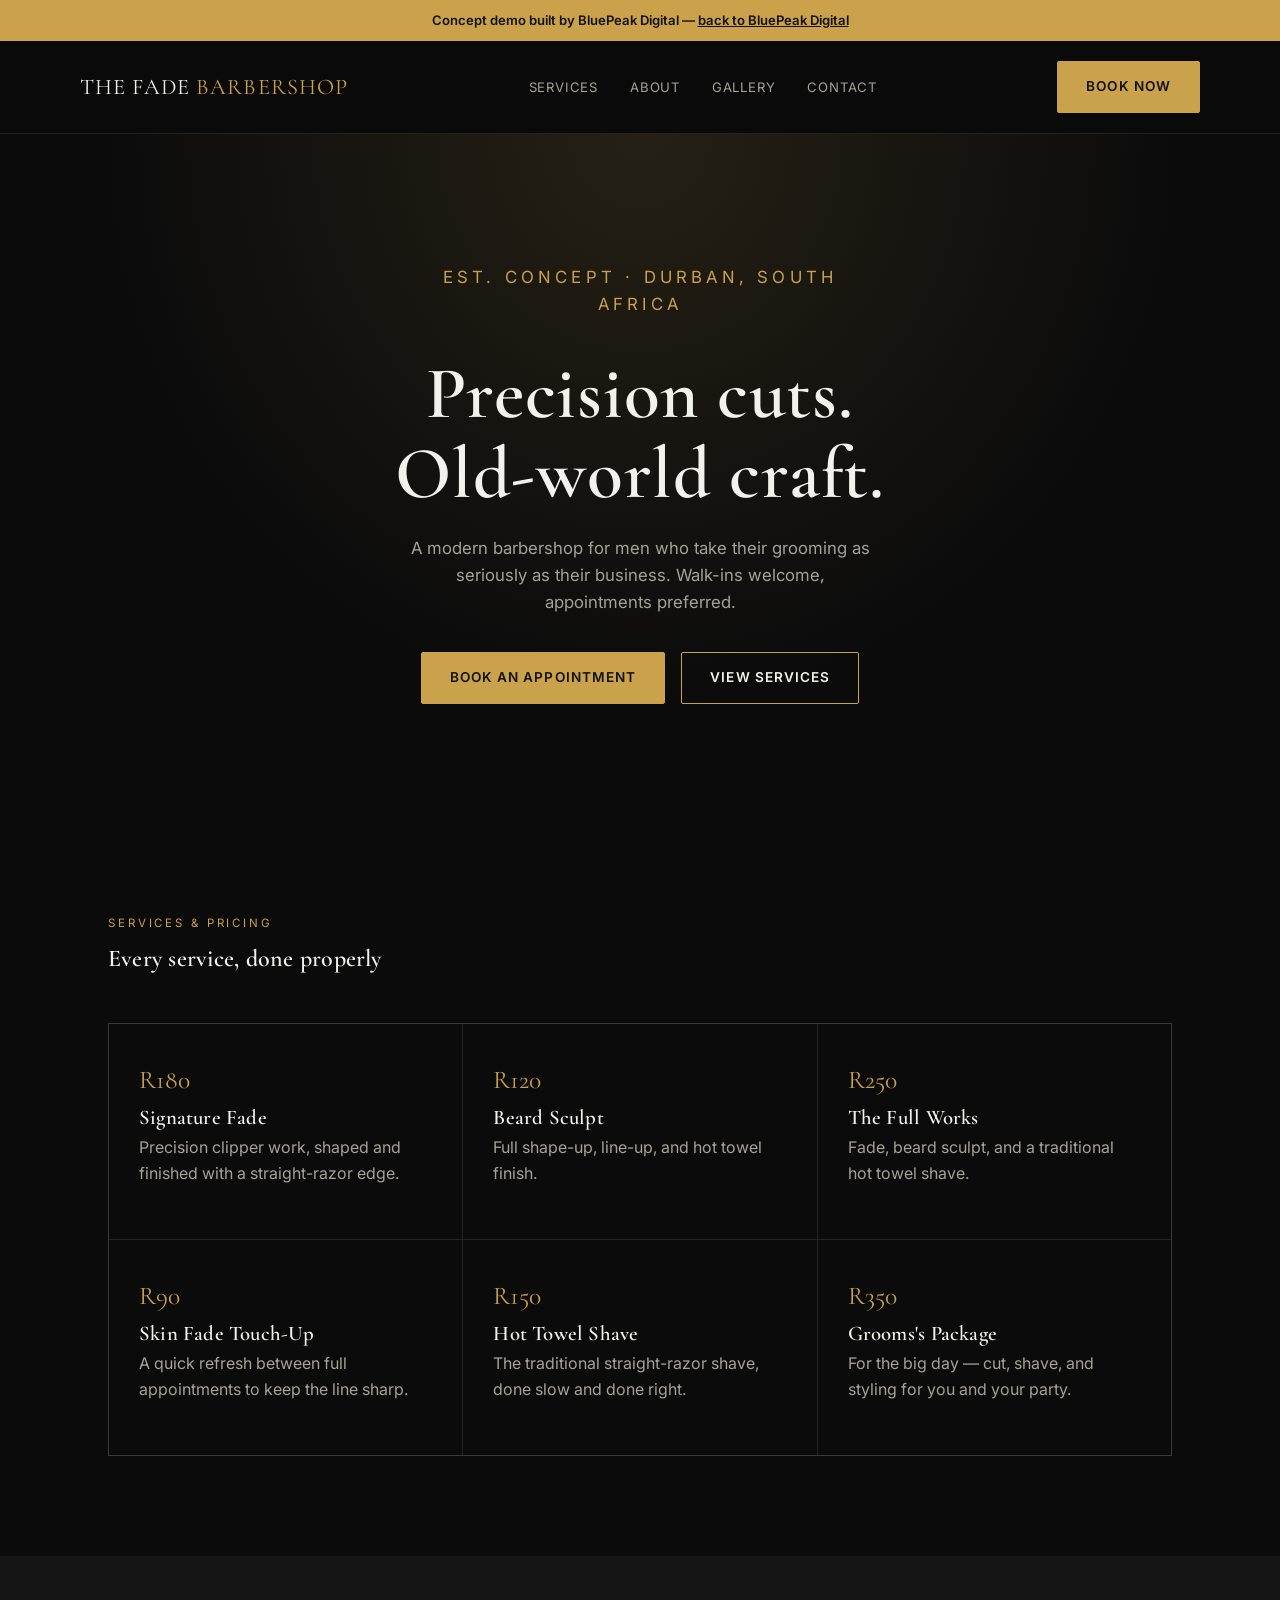
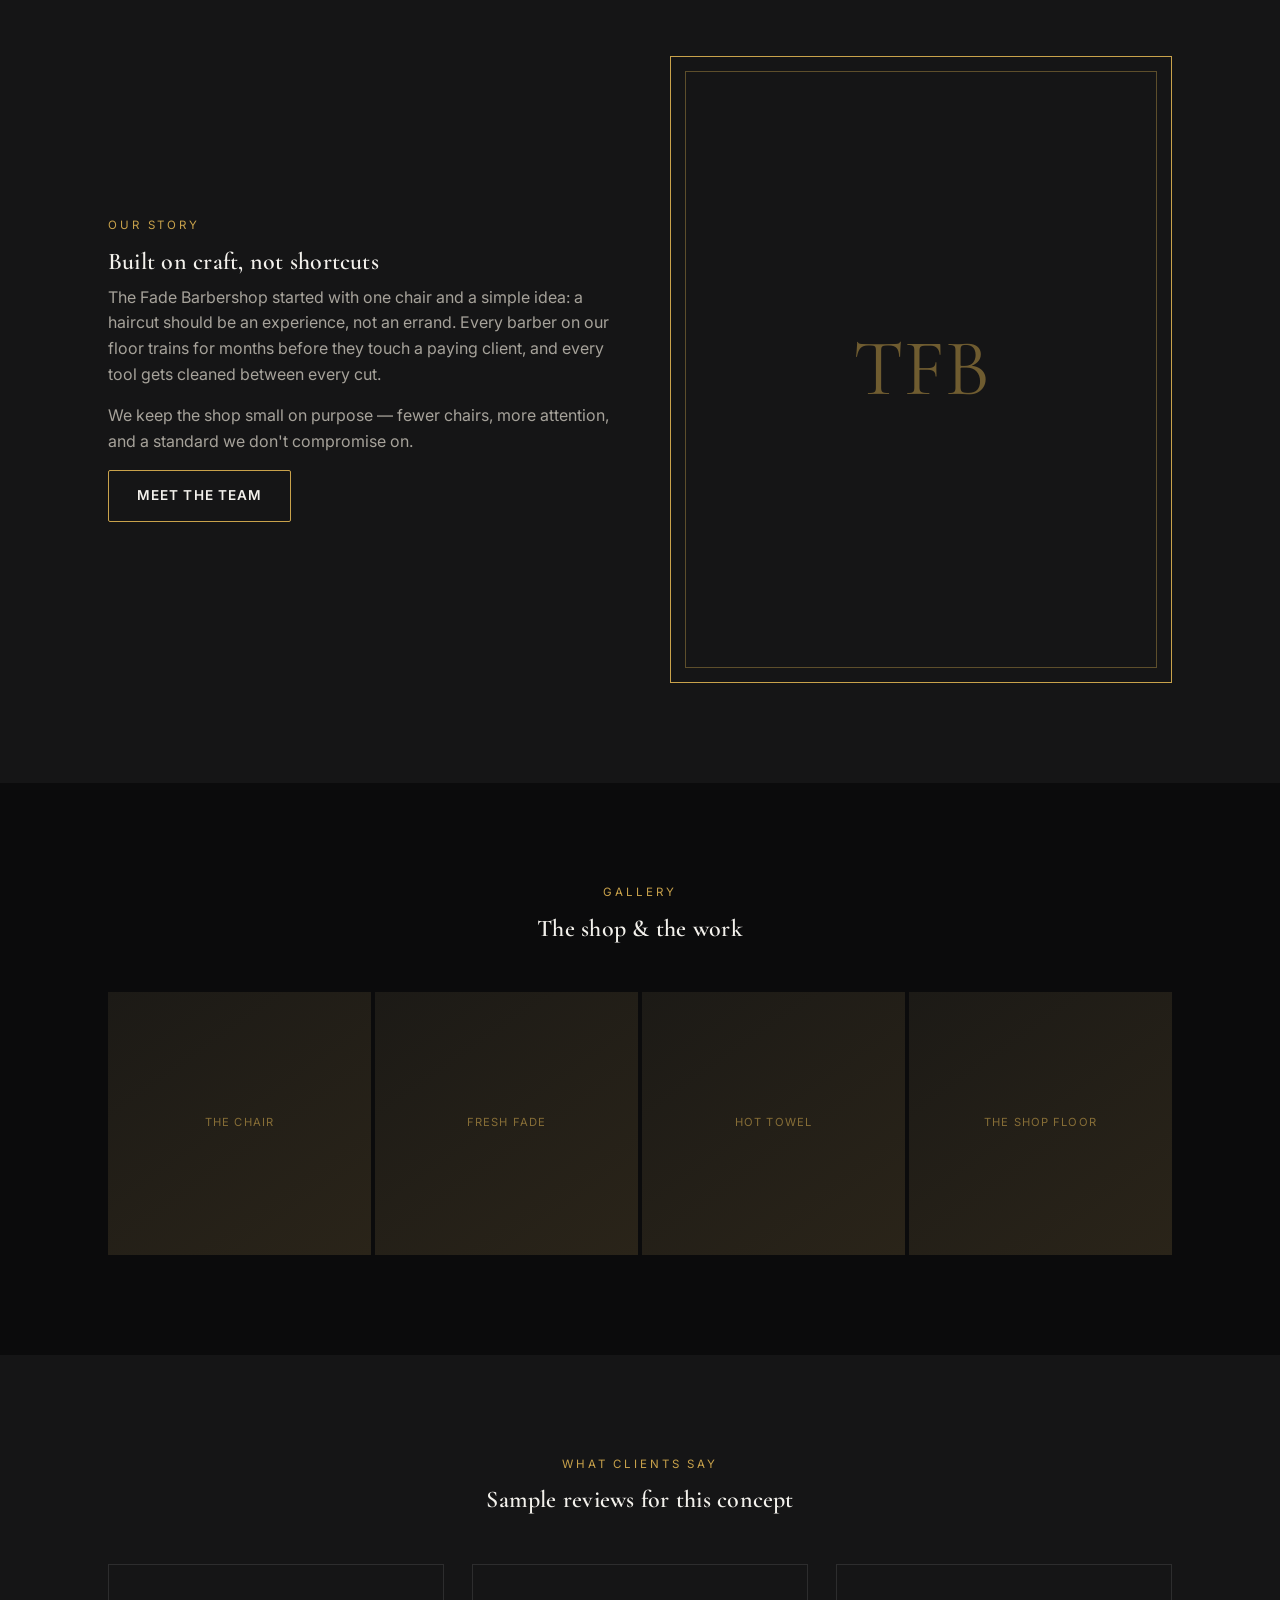
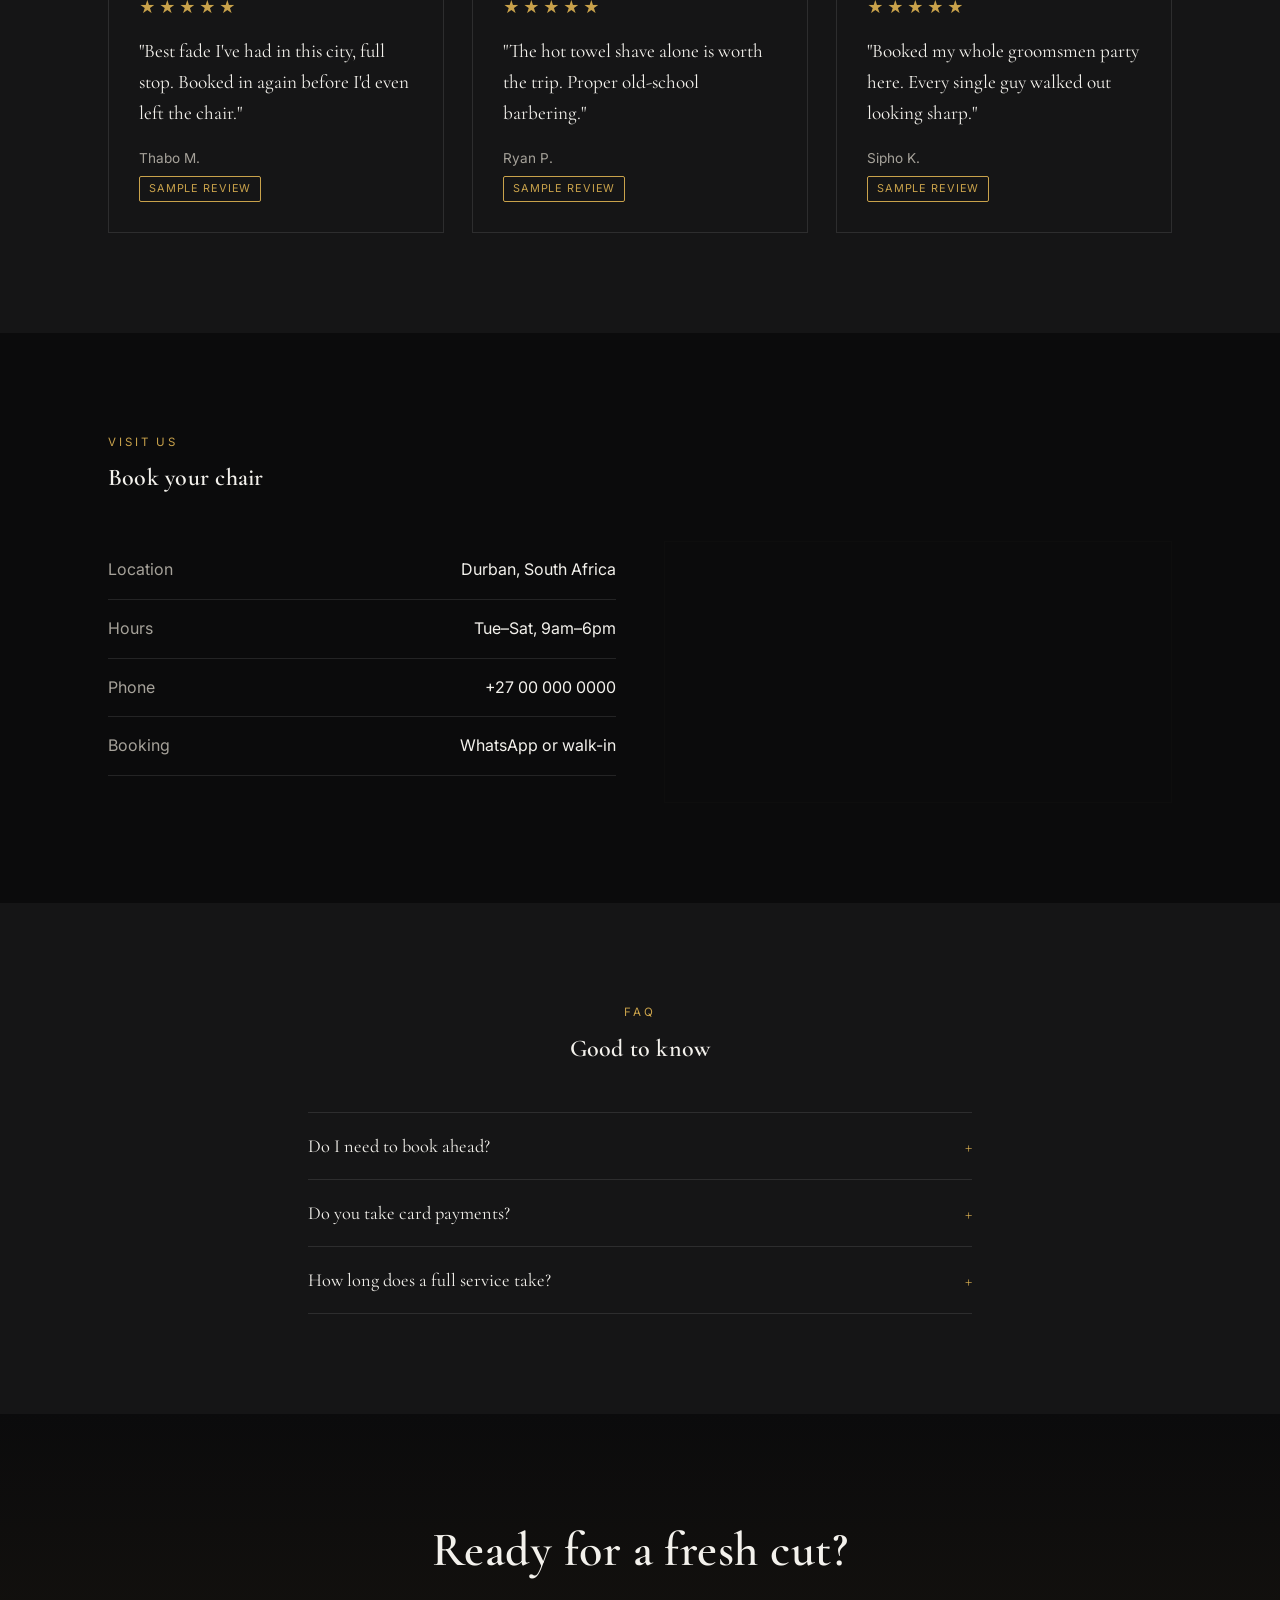
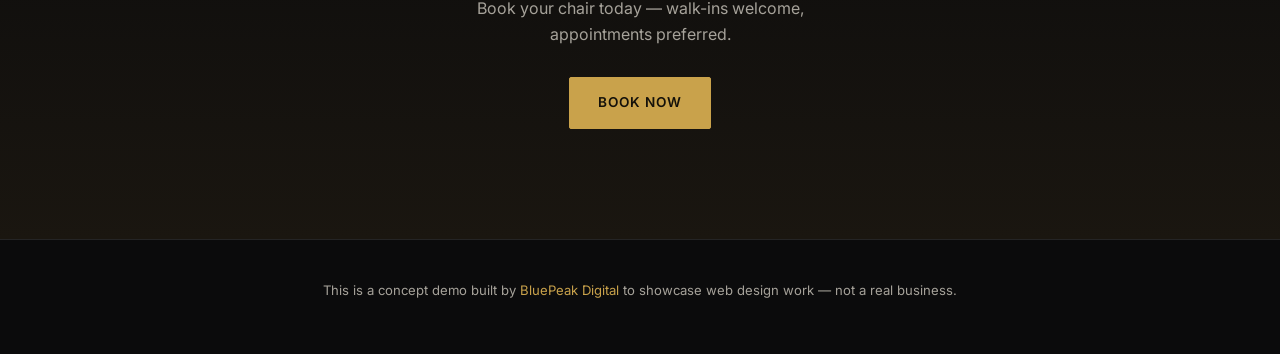
==== portfolio/barbershop/index.html @ 5fcc3d2c "Phase 0: Fix launch blockers, portfolio structure, assets, and production-ready contact form" ====
<!DOCTYPE html>
<html lang="en">
<head>
<meta charset="UTF-8">
<meta name="viewport" content="width=device-width, initial-scale=1.0">
<title>The Fade Barbershop — Concept Demo by BluePeak Digital</title>
<link rel="preconnect" href="https://fonts.googleapis.com">
<link href="https://fonts.googleapis.com/css2?family=Cormorant+Garamond:wght@500;600;700&family=Inter:wght@400;500;600&display=swap" rel="stylesheet">
<style>
  :root{
    --ink: #0B0B0C;
    --panel: #151516;
    --line: rgba(255,255,255,0.1);
    --gold: #C9A24B;
    --gold-soft: #E8CE8A;
    --white: #F3F1EC;
    --muted: #A6A29A;
    --ease: cubic-bezier(.22,1,.36,1);
  }
  *,*::before,*::after{ box-sizing: border-box; }
  html{ scroll-behavior: smooth; }
  body{
    margin:0; background: var(--ink); color: var(--white);
    font-family: 'Inter', sans-serif; line-height: 1.6;
  }
  h1,h2,h3{ font-family: 'Cormorant Garamond', serif; font-weight: 600; line-height: 1.1; margin: 0 0 .4em; letter-spacing: 0.01em; }
  p{ color: var(--muted); margin: 0 0 1em; }
  a{ color: inherit; text-decoration: none; }
  img,svg{ display:block; }
  .container{ max-width: 1120px; margin: 0 auto; padding: 0 28px; }
  .eyebrow{ font-size: 0.72rem; letter-spacing: 0.25em; text-transform: uppercase; color: var(--gold); margin-bottom: 14px; }
  .section{ padding: 100px 0; }
  .section-alt{ background: var(--panel); }
  .section-head{ max-width: 560px; margin: 0 0 50px; }
  .section-head.center{ margin-left:auto; margin-right:auto; text-align:center; }
  .btn{ display:inline-flex; align-items:center; gap:8px; padding: 14px 28px; border-radius: 2px; font-size: 0.85rem; letter-spacing: 0.08em; text-transform: uppercase; font-weight:600; transition: all .3s var(--ease); border: 1px solid var(--gold); }
  .btn-gold{ background: var(--gold); color: #14110A; }
  .btn-gold:hover{ background: var(--gold-soft); transform: translateY(-2px); }
  .btn-line{ background: transparent; color: var(--white); }
  .btn-line:hover{ border-color: var(--white); }

  /* Demo banner */
  .demo-banner{ background: var(--gold); color:#14110A; text-align:center; padding: 10px 20px; font-size: 0.82rem; font-weight:600; }
  .demo-banner a{ text-decoration: underline; }

  /* Nav */
  header{ position: sticky; top:0; z-index: 50; background: rgba(11,11,12,0.85); backdrop-filter: blur(10px); border-bottom: 1px solid var(--line); }
  .nav-inner{ display:flex; align-items:center; justify-content:space-between; padding: 20px 0; }
  .logo{ font-family:'Cormorant Garamond', serif; font-size: 1.4rem; letter-spacing: 0.05em; }
  .logo span{ color: var(--gold); }
  nav ul{ list-style:none; display:flex; gap:32px; margin:0; padding:0; }
  nav a{ font-size: 0.82rem; letter-spacing: 0.06em; text-transform: uppercase; color: var(--muted); transition: color .2s; }
  nav a:hover{ color: var(--gold); }

  /* Hero */
  .hero{ position: relative; padding: 130px 0 110px; text-align:center; overflow:hidden; }
  .hero::before{ content:""; position:absolute; inset:0; background: radial-gradient(ellipse at 50% 0%, rgba(201,162,75,0.14), transparent 60%); }
  .hero-inner{ position: relative; }
  .hero h1{ font-size: clamp(2.6rem, 6vw, 4.6rem); margin-bottom: 20px; }
  .hero p{ max-width: 480px; margin: 0 auto 36px; font-size: 1.05rem; }
  .hero-actions{ display:flex; gap:16px; justify-content:center; flex-wrap:wrap; }
  .hero-rule{ width: 60px; height:1px; background: var(--gold); margin: 32px auto; }

  /* Services */
  .service-list{ display:grid; grid-template-columns: repeat(3,1fr); gap: 1px; background: var(--line); border: 1px solid var(--line); }
  .service-item{ background: var(--ink); padding: 36px 30px; }
  .service-item .price{ color: var(--gold); font-family:'Cormorant Garamond',serif; font-size: 1.6rem; margin-bottom: 6px; }
  .service-item h3{ font-size: 1.3rem; margin-bottom: 6px; }

  /* About */
  .about-grid{ display:grid; grid-template-columns: 1fr 1fr; gap: 60px; align-items:center; }
  .about-panel{ aspect-ratio: 4/5; border: 1px solid var(--gold); position:relative; display:flex; align-items:center; justify-content:center; }
  .about-panel::before{ content:""; position:absolute; inset:14px; border:1px solid rgba(201,162,75,0.4); }
  .about-panel span{ font-family:'Cormorant Garamond',serif; font-size: 5rem; color: var(--gold); opacity:0.5; }

  /* Gallery */
  .gallery-grid{ display:grid; grid-template-columns: repeat(4, 1fr); gap: 4px; }
  .gallery-item{ aspect-ratio: 1; background: linear-gradient(145deg, #1c1a16, #2a2419); position:relative; overflow:hidden; }
  .gallery-item::after{ content: attr(data-label); position:absolute; inset:0; display:flex; align-items:center; justify-content:center; color: var(--gold); font-size:0.7rem; letter-spacing:0.1em; text-transform:uppercase; opacity:0.6; }

  /* Testimonials */
  .testi-grid{ display:grid; grid-template-columns: repeat(3,1fr); gap: 28px; }
  .testi-card{ background: var(--panel); border:1px solid var(--line); padding: 30px; }
  .testi-card .stars{ color: var(--gold); letter-spacing: 3px; margin-bottom: 16px; display:block; }
  .testi-card p{ color: var(--white); font-family:'Cormorant Garamond',serif; font-size: 1.2rem; margin-bottom: 20px; }
  .testi-card .who{ color: var(--muted); font-size: 0.85rem; }
  .sample-tag{ display:inline-block; margin-top:6px; font-size:0.68rem; letter-spacing:0.08em; text-transform:uppercase; color: var(--gold); border:1px solid var(--gold); padding: 3px 9px; border-radius: 2px; }

  /* Contact */
  .contact-grid{ display:grid; grid-template-columns: 1fr 1fr; gap: 48px; }
  .contact-list{ list-style:none; margin:0; padding:0; }
  .contact-list li{ padding: 16px 0; border-bottom: 1px solid var(--line); display:flex; justify-content:space-between; color: var(--muted); }
  .contact-list li span:last-child{ color: var(--white); }
  .map-frame{ border:1px solid var(--line); filter: grayscale(1) invert(0.9) contrast(0.9); height: 100%; min-height: 260px; }
  .map-frame iframe{ width:100%; height:100%; min-height:260px; border:0; display:block; }

  /* FAQ */
  .faq-item{ border-top: 1px solid var(--line); }
  .faq-item:last-child{ border-bottom: 1px solid var(--line); }
  .faq-trigger{ width:100%; text-align:left; background:transparent; border:none; color: var(--white); font-family:'Cormorant Garamond',serif; font-size: 1.15rem; padding: 22px 0; display:flex; justify-content:space-between; cursor:pointer; }
  .faq-trigger span{ color: var(--gold); }
  .faq-panel{ max-height:0; overflow:hidden; transition: max-height .3s var(--ease); }
  .faq-panel p{ padding: 0 0 22px; max-width: 560px; }

  /* Final CTA */
  .final-cta{ text-align:center; padding: 110px 0; background: linear-gradient(180deg, var(--ink), #1a1610); }
  .final-cta h2{ font-size: clamp(2rem, 4.5vw, 3rem); }

  footer{ padding: 40px 0; border-top: 1px solid var(--line); text-align:center; color: var(--muted); font-size: 0.82rem; }
  footer a{ color: var(--gold); }

  .reveal{ opacity:0; transform: translateY(20px); transition: opacity .7s var(--ease), transform .7s var(--ease); }
  .reveal.is-visible{ opacity:1; transform:none; }

  @media (max-width: 860px){
    nav ul{ display:none; }
    .service-list{ grid-template-columns: 1fr; }
    .about-grid, .contact-grid{ grid-template-columns: 1fr; }
    .gallery-grid{ grid-template-columns: repeat(2,1fr); }
    .testi-grid{ grid-template-columns: 1fr; }
  }
</style>
</head>
<body>

<div class="demo-banner">Concept demo built by BluePeak Digital — <a href="../../index.html">back to BluePeak Digital</a></div>

<header>
  <div class="container nav-inner">
    <div class="logo">THE FADE <span>BARBERSHOP</span></div>
    <nav><ul>
      <li><a href="#services">Services</a></li>
      <li><a href="#about">About</a></li>
      <li><a href="#gallery">Gallery</a></li>
      <li><a href="#contact">Contact</a></li>
    </ul></nav>
    <a href="#contact" class="btn btn-gold">Book Now</a>
  </div>
</header>

<section class="hero">
  <div class="container hero-inner">
    <p class="eyebrow reveal">Est. Concept · Durban, South Africa</p>
    <h1 class="reveal">Precision cuts.<br>Old-world craft.</h1>
    <p class="reveal">A modern barbershop for men who take their grooming as seriously as their business. Walk-ins welcome, appointments preferred.</p>
    <div class="hero-actions reveal">
      <a href="#contact" class="btn btn-gold">Book an Appointment</a>
      <a href="#services" class="btn btn-line">View Services</a>
    </div>
  </div>
</section>

<section class="section" id="services">
  <div class="container">
    <div class="section-head reveal">
      <p class="eyebrow">Services &amp; Pricing</p>
      <h2>Every service, done properly</h2>
    </div>
    <div class="service-list reveal">
      <div class="service-item">
        <p class="price">R180</p>
        <h3>Signature Fade</h3>
        <p>Precision clipper work, shaped and finished with a straight-razor edge.</p>
      </div>
      <div class="service-item">
        <p class="price">R120</p>
        <h3>Beard Sculpt</h3>
        <p>Full shape-up, line-up, and hot towel finish.</p>
      </div>
      <div class="service-item">
        <p class="price">R250</p>
        <h3>The Full Works</h3>
        <p>Fade, beard sculpt, and a traditional hot towel shave.</p>
      </div>
      <div class="service-item">
        <p class="price">R90</p>
        <h3>Skin Fade Touch-Up</h3>
        <p>A quick refresh between full appointments to keep the line sharp.</p>
      </div>
      <div class="service-item">
        <p class="price">R150</p>
        <h3>Hot Towel Shave</h3>
        <p>The traditional straight-razor shave, done slow and done right.</p>
      </div>
      <div class="service-item">
        <p class="price">R350</p>
        <h3>Grooms's Package</h3>
        <p>For the big day — cut, shave, and styling for you and your party.</p>
      </div>
    </div>
  </div>
</section>

<section class="section section-alt" id="about">
  <div class="container about-grid">
    <div class="reveal">
      <p class="eyebrow">Our Story</p>
      <h2>Built on craft, not shortcuts</h2>
      <p>The Fade Barbershop started with one chair and a simple idea: a haircut should be an experience, not an errand. Every barber on our floor trains for months before they touch a paying client, and every tool gets cleaned between every cut.</p>
      <p>We keep the shop small on purpose — fewer chairs, more attention, and a standard we don't compromise on.</p>
      <a href="#contact" class="btn btn-line">Meet the Team</a>
    </div>
    <div class="about-panel reveal"><span>TFB</span></div>
  </div>
</section>

<section class="section" id="gallery">
  <div class="container">
    <div class="section-head center reveal">
      <p class="eyebrow">Gallery</p>
      <h2>The shop &amp; the work</h2>
    </div>
    <div class="gallery-grid reveal">
      <div class="gallery-item" data-label="The Chair"></div>
      <div class="gallery-item" data-label="Fresh Fade"></div>
      <div class="gallery-item" data-label="Hot Towel"></div>
      <div class="gallery-item" data-label="The Shop Floor"></div>
    </div>
  </div>
</section>

<section class="section section-alt">
  <div class="container">
    <div class="section-head center reveal">
      <p class="eyebrow">What Clients Say</p>
      <h2>Sample reviews for this concept</h2>
    </div>
    <div class="testi-grid">
      <div class="testi-card reveal">
        <span class="stars">★★★★★</span>
        <p>"Best fade I've had in this city, full stop. Booked in again before I'd even left the chair."</p>
        <div class="who">Thabo M.</div>
        <span class="sample-tag">Sample review</span>
      </div>
      <div class="testi-card reveal">
        <span class="stars">★★★★★</span>
        <p>"The hot towel shave alone is worth the trip. Proper old-school barbering."</p>
        <div class="who">Ryan P.</div>
        <span class="sample-tag">Sample review</span>
      </div>
      <div class="testi-card reveal">
        <span class="stars">★★★★★</span>
        <p>"Booked my whole groomsmen party here. Every single guy walked out looking sharp."</p>
        <div class="who">Sipho K.</div>
        <span class="sample-tag">Sample review</span>
      </div>
    </div>
  </div>
</section>

<section class="section" id="contact">
  <div class="container">
    <div class="section-head reveal">
      <p class="eyebrow">Visit Us</p>
      <h2>Book your chair</h2>
    </div>
    <div class="contact-grid">
      <ul class="contact-list reveal">
        <li><span>Location</span><span>Durban, South Africa</span></li>
        <li><span>Hours</span><span>Tue–Sat, 9am–6pm</span></li>
        <li><span>Phone</span><span>+27 00 000 0000</span></li>
        <li><span>Booking</span><span>WhatsApp or walk-in</span></li>
      </ul>
      <div class="map-frame reveal">
        <iframe src="https://www.google.com/maps?q=Durban,South+Africa&output=embed" loading="lazy" title="Map placeholder — Durban, South Africa"></iframe>
      </div>
    </div>
  </div>
</section>

<section class="section section-alt">
  <div class="container" style="max-width:720px;">
    <div class="section-head center reveal">
      <p class="eyebrow">FAQ</p>
      <h2>Good to know</h2>
    </div>
    <div class="reveal">
      <div class="faq-item">
        <button class="faq-trigger">Do I need to book ahead? <span>+</span></button>
        <div class="faq-panel"><p>Walk-ins are welcome, but booking ahead guarantees your preferred barber and time slot.</p></div>
      </div>
      <div class="faq-item">
        <button class="faq-trigger">Do you take card payments? <span>+</span></button>
        <div class="faq-panel"><p>Yes — card, EFT, and cash are all accepted.</p></div>
      </div>
      <div class="faq-item">
        <button class="faq-trigger">How long does a full service take? <span>+</span></button>
        <div class="faq-panel"><p>A standard fade takes around 30 minutes; the Full Works package runs closer to an hour.</p></div>
      </div>
    </div>
  </div>
</section>

<section class="final-cta">
  <div class="container reveal">
    <h2>Ready for a fresh cut?</h2>
    <p style="max-width:420px;margin:0 auto 30px;">Book your chair today — walk-ins welcome, appointments preferred.</p>
    <a href="#contact" class="btn btn-gold">Book Now</a>
  </div>
</section>

<footer>
  <div class="container">
    <p>This is a concept demo built by <a href="../../index.html">BluePeak Digital</a> to showcase web design work — not a real business.</p>
  </div>
</footer>

<script>
document.addEventListener('DOMContentLoaded', () => {
  const revealEls = document.querySelectorAll('.reveal');
  const io = new IntersectionObserver((entries) => {
    entries.forEach(e => { if (e.isIntersecting){ e.target.classList.add('is-visible'); io.unobserve(e.target); } });
  }, { threshold: 0.15 });
  revealEls.forEach(el => io.observe(el));

  document.querySelectorAll('.faq-trigger').forEach(btn => {
    const panel = btn.nextElementSibling;
    btn.addEventListener('click', () => {
      const open = panel.style.maxHeight;
      document.querySelectorAll('.faq-panel').forEach(p => p.style.maxHeight = null);
      if (!open) panel.style.maxHeight = panel.scrollHeight + 'px';
    });
  });
});
</script>
</body>
</html>
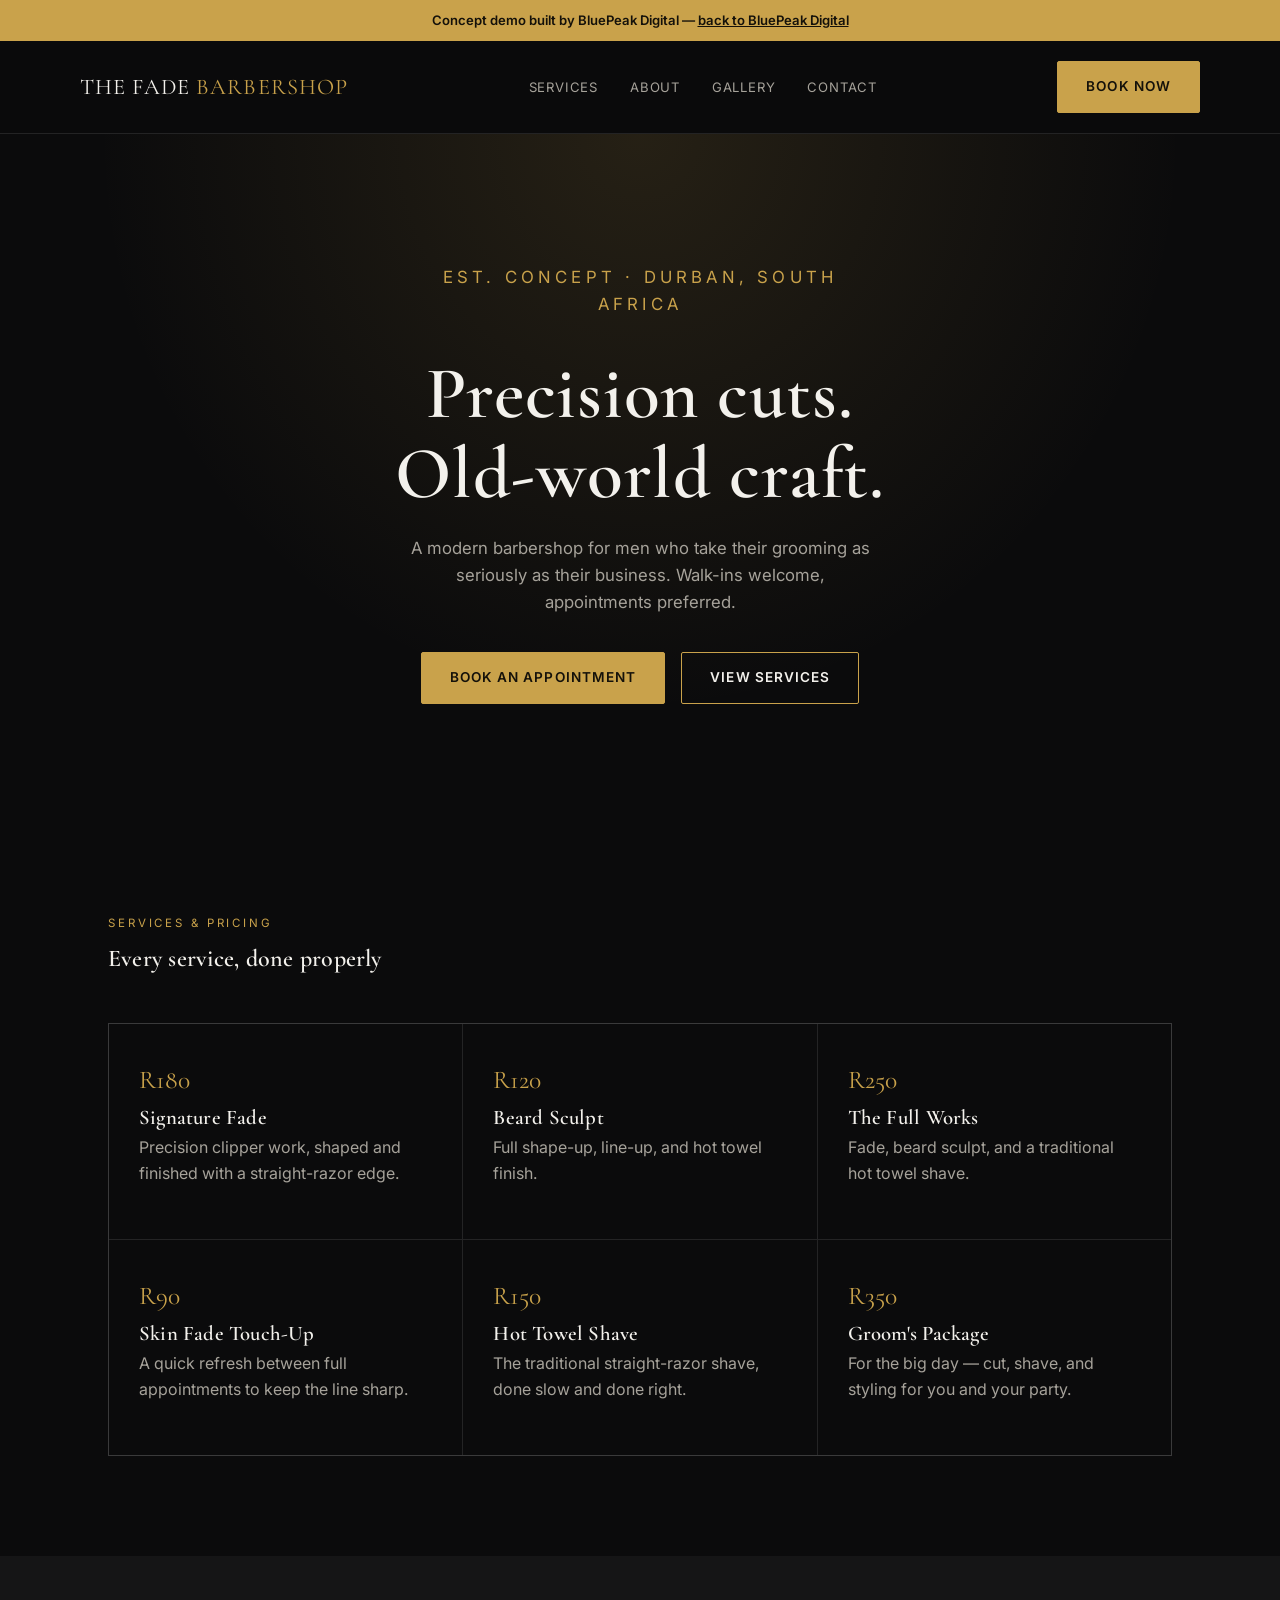
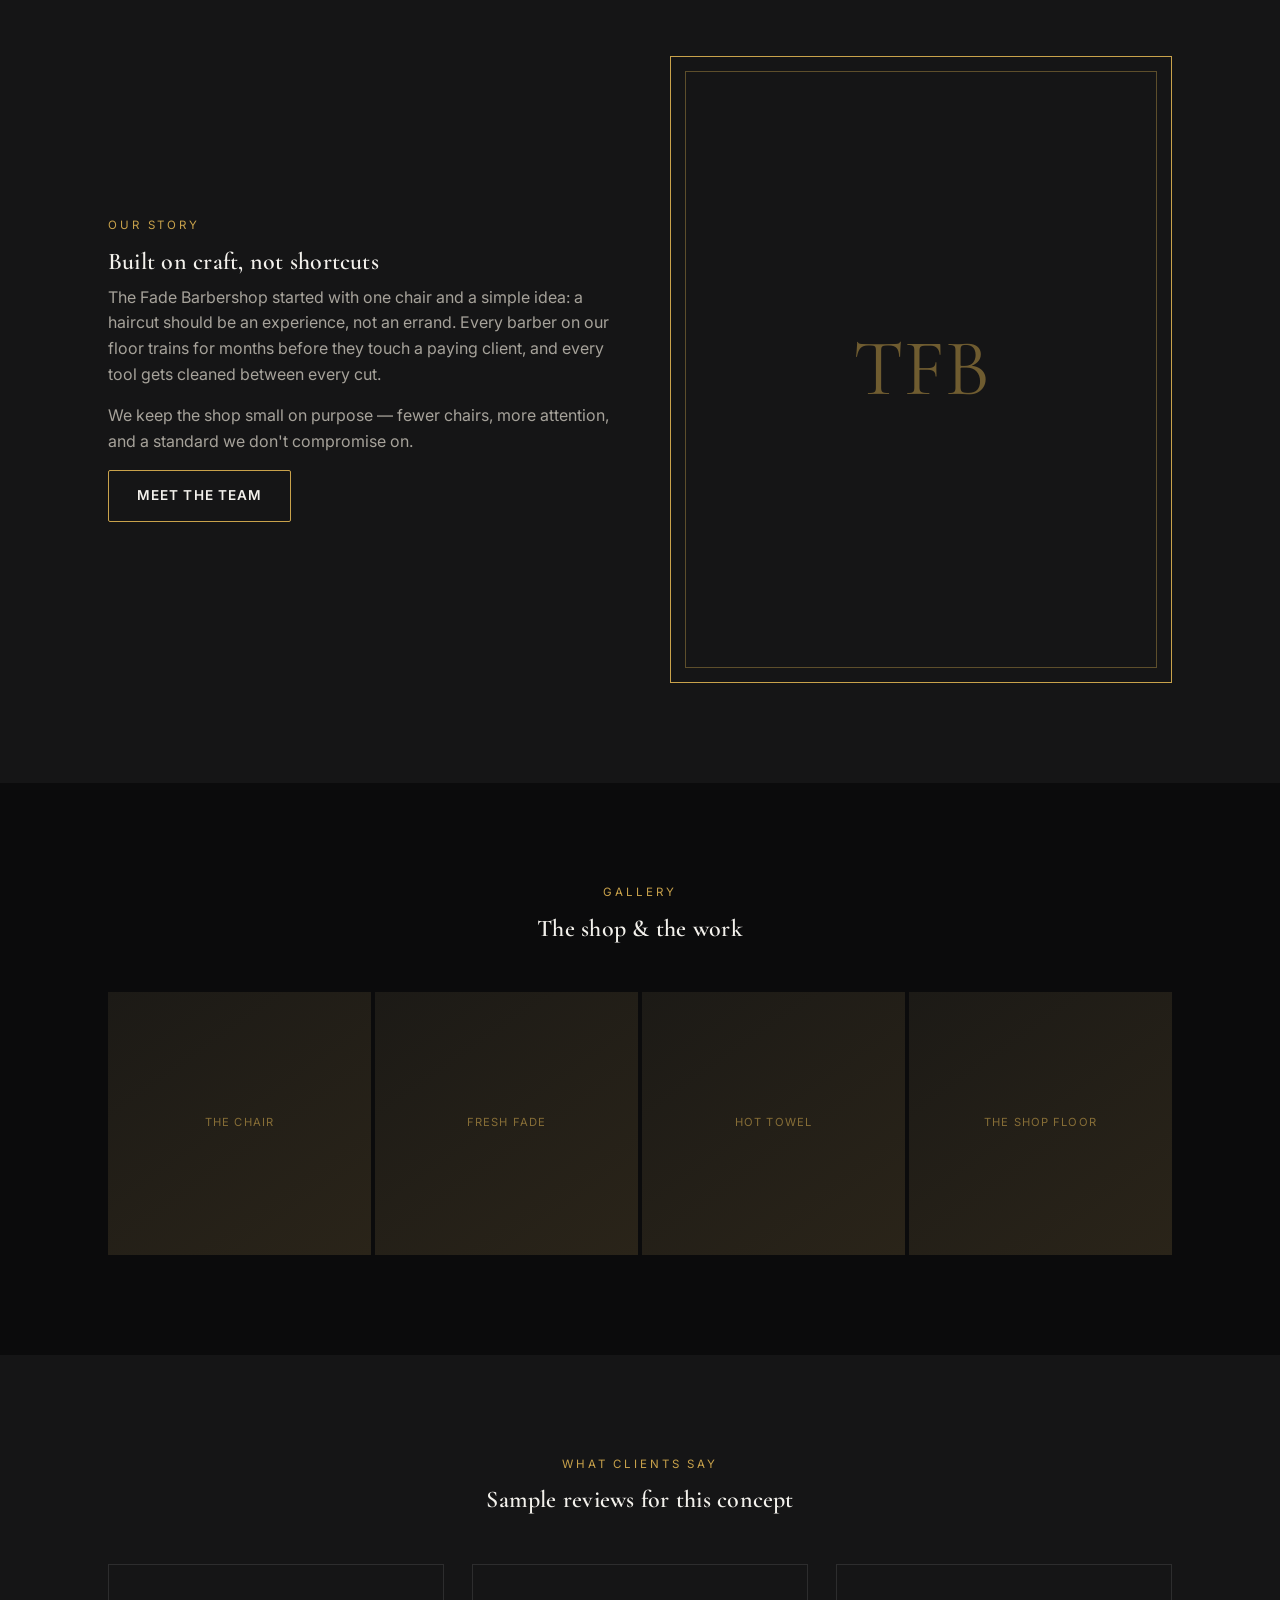
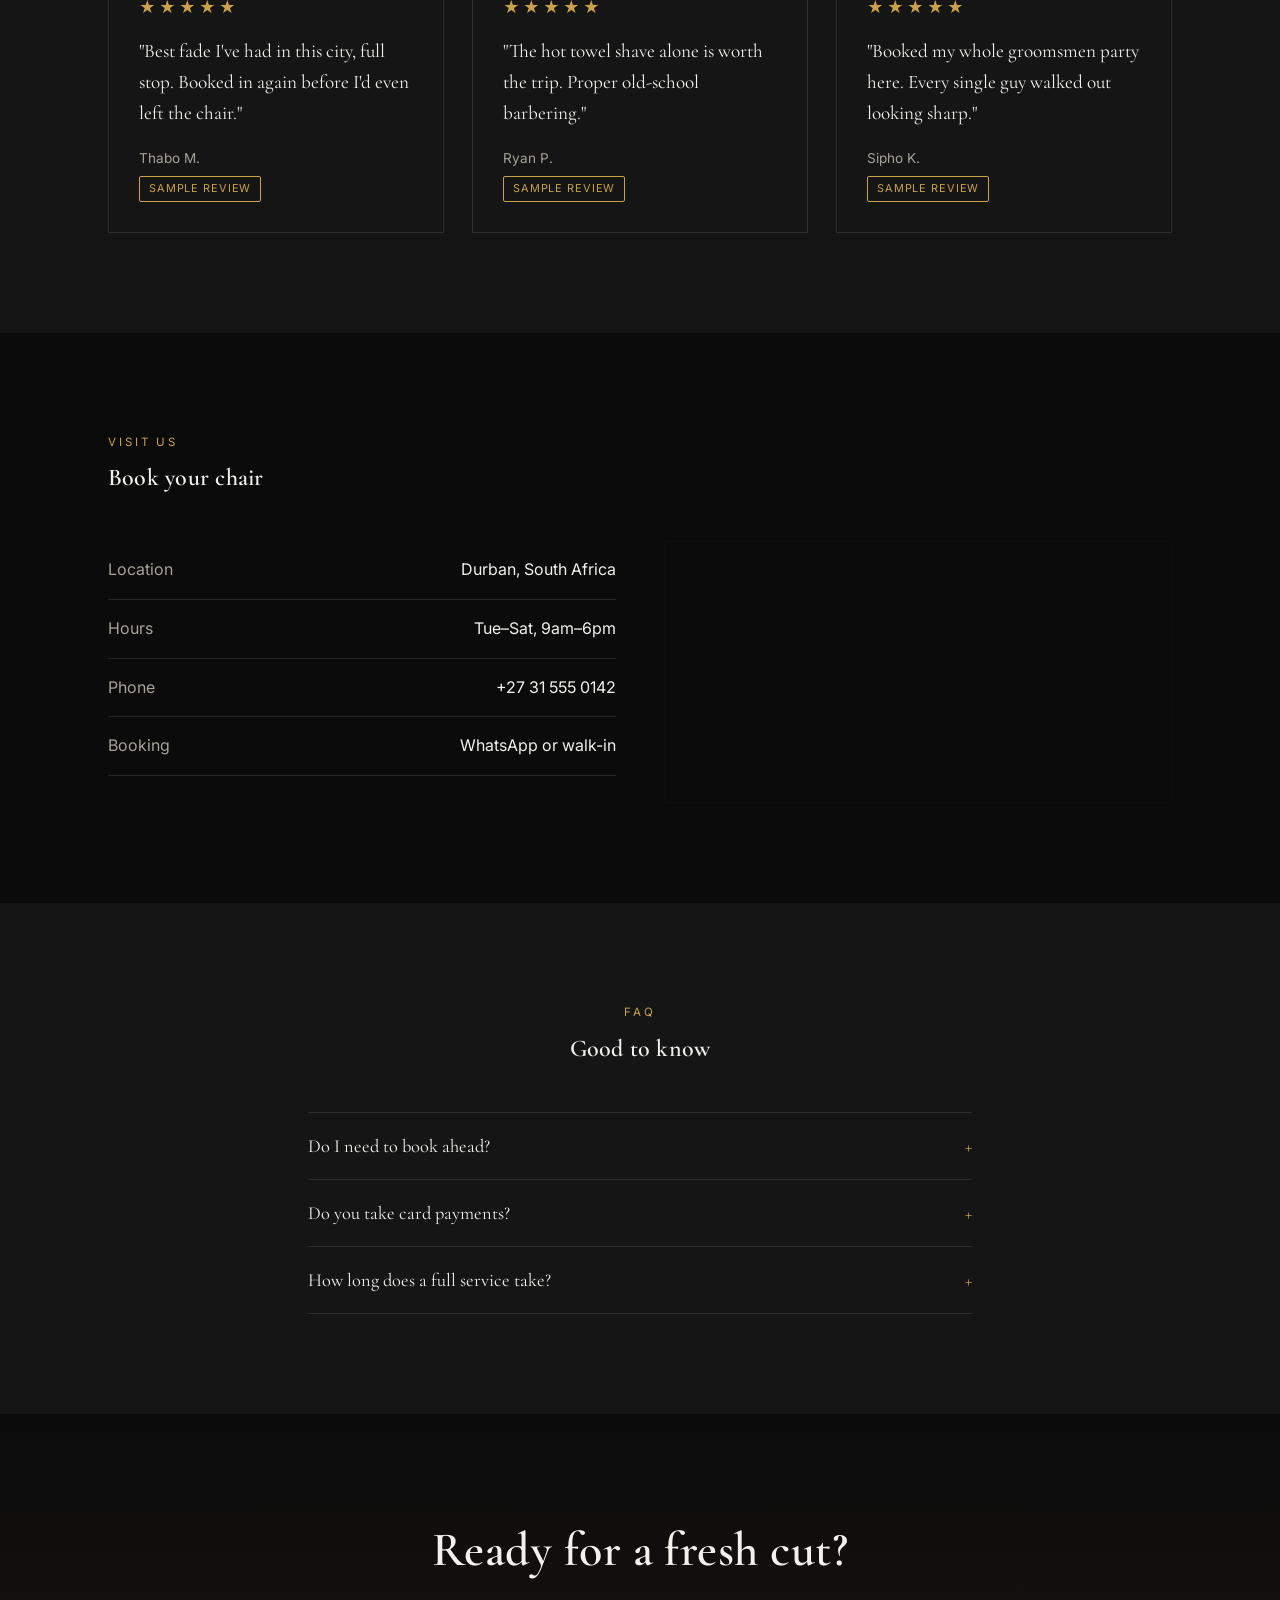
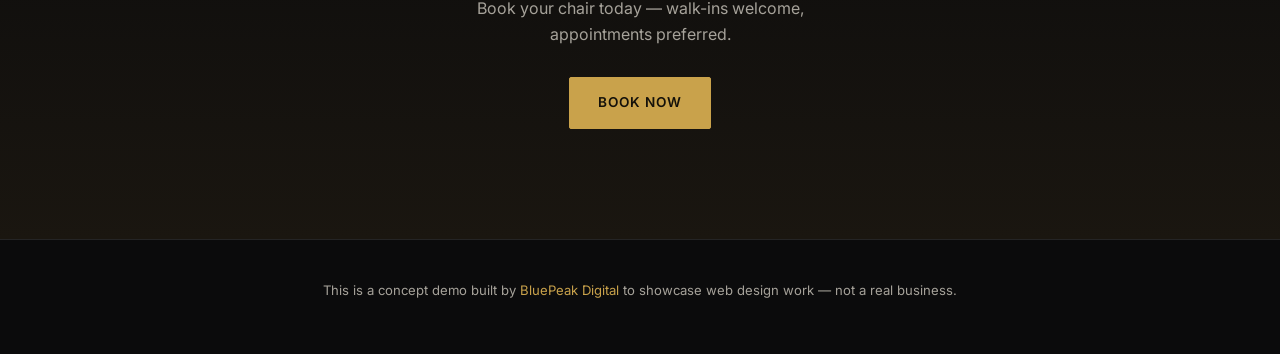
==== commit 5a0a15a0: "Phase 5 polish and responsiveness and improvements" ====
--- a/portfolio/barbershop/index.html
+++ b/portfolio/barbershop/index.html
@@ -4,7 +4,12 @@
 <meta charset="UTF-8">
 <meta name="viewport" content="width=device-width, initial-scale=1.0">
 <title>The Fade Barbershop — Concept Demo by BluePeak Digital</title>
+<meta name="robots" content="noindex, follow">
+<meta name="description" content="A concept demo website built by BluePeak Digital to showcase web design work — not a real business.">
+<meta name="theme-color" content="#0B0B0C">
+<link rel="icon" type="image/svg+xml" href="../../favicon.svg">
 <link rel="preconnect" href="https://fonts.googleapis.com">
+<link rel="preconnect" href="https://fonts.gstatic.com" crossorigin>
 <link href="https://fonts.googleapis.com/css2?family=Cormorant+Garamond:wght@500;600;700&family=Inter:wght@400;500;600&display=swap" rel="stylesheet">
 <style>
   :root{
@@ -19,10 +24,16 @@
   }
   *,*::before,*::after{ box-sizing: border-box; }
   html{ scroll-behavior: smooth; }
+  @media (prefers-reduced-motion: reduce){
+    html{ scroll-behavior: auto; }
+    *,*::before,*::after{ animation-duration: 0.01ms !important; animation-iteration-count: 1 !important; transition-duration: 0.01ms !important; scroll-behavior: auto !important; }
+  }
   body{
     margin:0; background: var(--ink); color: var(--white);
     font-family: 'Inter', sans-serif; line-height: 1.6;
   }
+  section[id]{ scroll-margin-top: 88px; }
+  a:focus-visible, button:focus-visible{ outline: 2px solid var(--gold); outline-offset: 3px; }
   h1,h2,h3{ font-family: 'Cormorant Garamond', serif; font-weight: 600; line-height: 1.1; margin: 0 0 .4em; letter-spacing: 0.01em; }
   p{ color: var(--muted); margin: 0 0 1em; }
   a{ color: inherit; text-decoration: none; }
@@ -52,6 +63,16 @@
   nav a{ font-size: 0.82rem; letter-spacing: 0.06em; text-transform: uppercase; color: var(--muted); transition: color .2s; }
   nav a:hover{ color: var(--gold); }
 
+  .nav-toggle{ display:none; width:36px; height:36px; padding:0; background:transparent; border:none; cursor:pointer; flex-direction:column; align-items:center; justify-content:center; gap:6px; }
+  .nav-toggle span{ display:block; width:22px; height:2px; background: var(--white); transition: transform .25s var(--ease), opacity .25s var(--ease); }
+  .nav-toggle[aria-expanded="true"] span:nth-child(1){ transform: translateY(8px) rotate(45deg); }
+  .nav-toggle[aria-expanded="true"] span:nth-child(2){ opacity:0; }
+  .nav-toggle[aria-expanded="true"] span:nth-child(3){ transform: translateY(-8px) rotate(-45deg); }
+
+  .back-to-top{ position:fixed; right:20px; bottom:20px; width:44px; height:44px; border-radius:50%; background: var(--panel); border:1px solid var(--gold); color: var(--gold); display:flex; align-items:center; justify-content:center; cursor:pointer; opacity:0; visibility:hidden; transform: translateY(10px); transition: all .3s var(--ease); z-index:60; }
+  .back-to-top.is-visible{ opacity:1; visibility:visible; transform:none; }
+  .back-to-top:hover{ background: var(--gold); color:#14110A; }
+
   /* Hero */
   .hero{ position: relative; padding: 130px 0 110px; text-align:center; overflow:hidden; }
   .hero::before{ content:""; position:absolute; inset:0; background: radial-gradient(ellipse at 50% 0%, rgba(201,162,75,0.14), transparent 60%); }
@@ -63,7 +84,8 @@
 
   /* Services */
   .service-list{ display:grid; grid-template-columns: repeat(3,1fr); gap: 1px; background: var(--line); border: 1px solid var(--line); }
-  .service-item{ background: var(--ink); padding: 36px 30px; }
+  .service-item{ background: var(--ink); padding: 36px 30px; transition: background .3s var(--ease), transform .3s var(--ease); position: relative; z-index: 1; }
+  .service-item:hover{ background: var(--panel); transform: translateY(-4px); }
   .service-item .price{ color: var(--gold); font-family:'Cormorant Garamond',serif; font-size: 1.6rem; margin-bottom: 6px; }
   .service-item h3{ font-size: 1.3rem; margin-bottom: 6px; }
 
@@ -75,12 +97,15 @@
 
   /* Gallery */
   .gallery-grid{ display:grid; grid-template-columns: repeat(4, 1fr); gap: 4px; }
-  .gallery-item{ aspect-ratio: 1; background: linear-gradient(145deg, #1c1a16, #2a2419); position:relative; overflow:hidden; }
-  .gallery-item::after{ content: attr(data-label); position:absolute; inset:0; display:flex; align-items:center; justify-content:center; color: var(--gold); font-size:0.7rem; letter-spacing:0.1em; text-transform:uppercase; opacity:0.6; }
+  .gallery-item{ aspect-ratio: 1; background: linear-gradient(145deg, #1c1a16, #2a2419); position:relative; overflow:hidden; transition: transform .4s var(--ease); }
+  .gallery-item:hover{ transform: scale(1.03); }
+  .gallery-label{ position:absolute; inset:0; display:flex; align-items:center; justify-content:center; text-align:center; color: var(--gold); font-size:0.7rem; letter-spacing:0.1em; text-transform:uppercase; opacity:0.6; transition: opacity .3s var(--ease); }
+  .gallery-item:hover .gallery-label{ opacity:1; }
 
   /* Testimonials */
   .testi-grid{ display:grid; grid-template-columns: repeat(3,1fr); gap: 28px; }
-  .testi-card{ background: var(--panel); border:1px solid var(--line); padding: 30px; }
+  .testi-card{ background: var(--panel); border:1px solid var(--line); padding: 30px; transition: transform .3s var(--ease), border-color .3s var(--ease); }
+  .testi-card:hover{ transform: translateY(-4px); border-color: var(--gold); }
   .testi-card .stars{ color: var(--gold); letter-spacing: 3px; margin-bottom: 16px; display:block; }
   .testi-card p{ color: var(--white); font-family:'Cormorant Garamond',serif; font-size: 1.2rem; margin-bottom: 20px; }
   .testi-card .who{ color: var(--muted); font-size: 0.85rem; }
@@ -113,19 +138,32 @@
   .reveal.is-visible{ opacity:1; transform:none; }
 
   @media (max-width: 860px){
-    nav ul{ display:none; }
+    nav ul{
+      display:none; position:absolute; top:100%; left:0; right:0;
+      flex-direction:column; gap:0; background: var(--ink);
+      border-bottom:1px solid var(--line); padding: 8px 28px 20px;
+    }
+    header.nav-open nav ul{ display:flex; }
+    nav ul li{ padding: 12px 0; border-top: 1px solid var(--line); }
+    .nav-toggle{ display:flex; }
+    .nav-inner .btn-gold{ padding: 10px 16px; font-size: 0.75rem; }
     .service-list{ grid-template-columns: 1fr; }
     .about-grid, .contact-grid{ grid-template-columns: 1fr; }
     .gallery-grid{ grid-template-columns: repeat(2,1fr); }
     .testi-grid{ grid-template-columns: 1fr; }
   }
+
+  @media (max-width: 420px){
+    .logo{ font-size: 1.1rem; }
+    .nav-inner .btn-gold{ display:none; }
+  }
 </style>
 </head>
 <body>
 
 <div class="demo-banner">Concept demo built by BluePeak Digital — <a href="../../index.html">back to BluePeak Digital</a></div>
 
-<header>
+<header id="siteHeader">
   <div class="container nav-inner">
     <div class="logo">THE FADE <span>BARBERSHOP</span></div>
     <nav><ul>
@@ -135,6 +173,9 @@
       <li><a href="#contact">Contact</a></li>
     </ul></nav>
     <a href="#contact" class="btn btn-gold">Book Now</a>
+    <button class="nav-toggle" id="navToggle" aria-label="Open menu" aria-expanded="false">
+      <span></span><span></span><span></span>
+    </button>
   </div>
 </header>
 
@@ -184,7 +225,7 @@
       </div>
       <div class="service-item">
         <p class="price">R350</p>
-        <h3>Grooms's Package</h3>
+        <h3>Groom's Package</h3>
         <p>For the big day — cut, shave, and styling for you and your party.</p>
       </div>
     </div>
@@ -211,10 +252,10 @@
       <h2>The shop &amp; the work</h2>
     </div>
     <div class="gallery-grid reveal">
-      <div class="gallery-item" data-label="The Chair"></div>
-      <div class="gallery-item" data-label="Fresh Fade"></div>
-      <div class="gallery-item" data-label="Hot Towel"></div>
-      <div class="gallery-item" data-label="The Shop Floor"></div>
+      <div class="gallery-item"><span class="gallery-label">The Chair</span></div>
+      <div class="gallery-item"><span class="gallery-label">Fresh Fade</span></div>
+      <div class="gallery-item"><span class="gallery-label">Hot Towel</span></div>
+      <div class="gallery-item"><span class="gallery-label">The Shop Floor</span></div>
     </div>
   </div>
 </section>
@@ -258,7 +299,7 @@
       <ul class="contact-list reveal">
         <li><span>Location</span><span>Durban, South Africa</span></li>
         <li><span>Hours</span><span>Tue–Sat, 9am–6pm</span></li>
-        <li><span>Phone</span><span>+27 00 000 0000</span></li>
+        <li><span>Phone</span><span>+27 31 555 0142</span></li>
         <li><span>Booking</span><span>WhatsApp or walk-in</span></li>
       </ul>
       <div class="map-frame reveal">
@@ -276,16 +317,16 @@
     </div>
     <div class="reveal">
       <div class="faq-item">
-        <button class="faq-trigger">Do I need to book ahead? <span>+</span></button>
-        <div class="faq-panel"><p>Walk-ins are welcome, but booking ahead guarantees your preferred barber and time slot.</p></div>
+        <button class="faq-trigger" aria-expanded="false" aria-controls="faq-panel-1" id="faq-trigger-1">Do I need to book ahead? <span>+</span></button>
+        <div class="faq-panel" id="faq-panel-1" role="region" aria-labelledby="faq-trigger-1"><p>Walk-ins are welcome, but booking ahead guarantees your preferred barber and time slot.</p></div>
       </div>
       <div class="faq-item">
-        <button class="faq-trigger">Do you take card payments? <span>+</span></button>
-        <div class="faq-panel"><p>Yes — card, EFT, and cash are all accepted.</p></div>
+        <button class="faq-trigger" aria-expanded="false" aria-controls="faq-panel-2" id="faq-trigger-2">Do you take card payments? <span>+</span></button>
+        <div class="faq-panel" id="faq-panel-2" role="region" aria-labelledby="faq-trigger-2"><p>Yes — card, EFT, and cash are all accepted.</p></div>
       </div>
       <div class="faq-item">
-        <button class="faq-trigger">How long does a full service take? <span>+</span></button>
-        <div class="faq-panel"><p>A standard fade takes around 30 minutes; the Full Works package runs closer to an hour.</p></div>
+        <button class="faq-trigger" aria-expanded="false" aria-controls="faq-panel-3" id="faq-trigger-3">How long does a full service take? <span>+</span></button>
+        <div class="faq-panel" id="faq-panel-3" role="region" aria-labelledby="faq-trigger-3"><p>A standard fade takes around 30 minutes; the Full Works package runs closer to an hour.</p></div>
       </div>
     </div>
   </div>
@@ -304,6 +345,10 @@
     <p>This is a concept demo built by <a href="../../index.html">BluePeak Digital</a> to showcase web design work — not a real business.</p>
   </div>
 </footer>
+
+<button class="back-to-top" id="backToTop" aria-label="Back to top">
+  <svg width="18" height="18" viewBox="0 0 16 16" fill="none" aria-hidden="true"><path d="M8 12V4M4 8l4-4 4 4" stroke="currentColor" stroke-width="1.6" stroke-linecap="round" stroke-linejoin="round"/></svg>
+</button>
 
 <script>
 document.addEventListener('DOMContentLoaded', () => {
@@ -316,11 +361,34 @@
   document.querySelectorAll('.faq-trigger').forEach(btn => {
     const panel = btn.nextElementSibling;
     btn.addEventListener('click', () => {
-      const open = panel.style.maxHeight;
-      document.querySelectorAll('.faq-panel').forEach(p => p.style.maxHeight = null);
-      if (!open) panel.style.maxHeight = panel.scrollHeight + 'px';
+      const isOpen = btn.getAttribute('aria-expanded') === 'true';
+      document.querySelectorAll('.faq-trigger').forEach(t => {
+        t.setAttribute('aria-expanded', 'false');
+        t.nextElementSibling.style.maxHeight = null;
+      });
+      btn.setAttribute('aria-expanded', String(!isOpen));
+      if (!isOpen) panel.style.maxHeight = panel.scrollHeight + 'px';
     });
   });
+
+  const header = document.getElementById('siteHeader');
+  const navToggle = document.getElementById('navToggle');
+  navToggle.addEventListener('click', () => {
+    const isOpen = header.classList.toggle('nav-open');
+    navToggle.setAttribute('aria-expanded', String(isOpen));
+  });
+  header.querySelectorAll('nav a').forEach(link => {
+    link.addEventListener('click', () => {
+      header.classList.remove('nav-open');
+      navToggle.setAttribute('aria-expanded', 'false');
+    });
+  });
+
+  const backToTop = document.getElementById('backToTop');
+  document.addEventListener('scroll', () => {
+    backToTop.classList.toggle('is-visible', window.scrollY > 600);
+  }, { passive: true });
+  backToTop.addEventListener('click', () => window.scrollTo({ top: 0, behavior: 'smooth' }));
 });
 </script>
 </body>
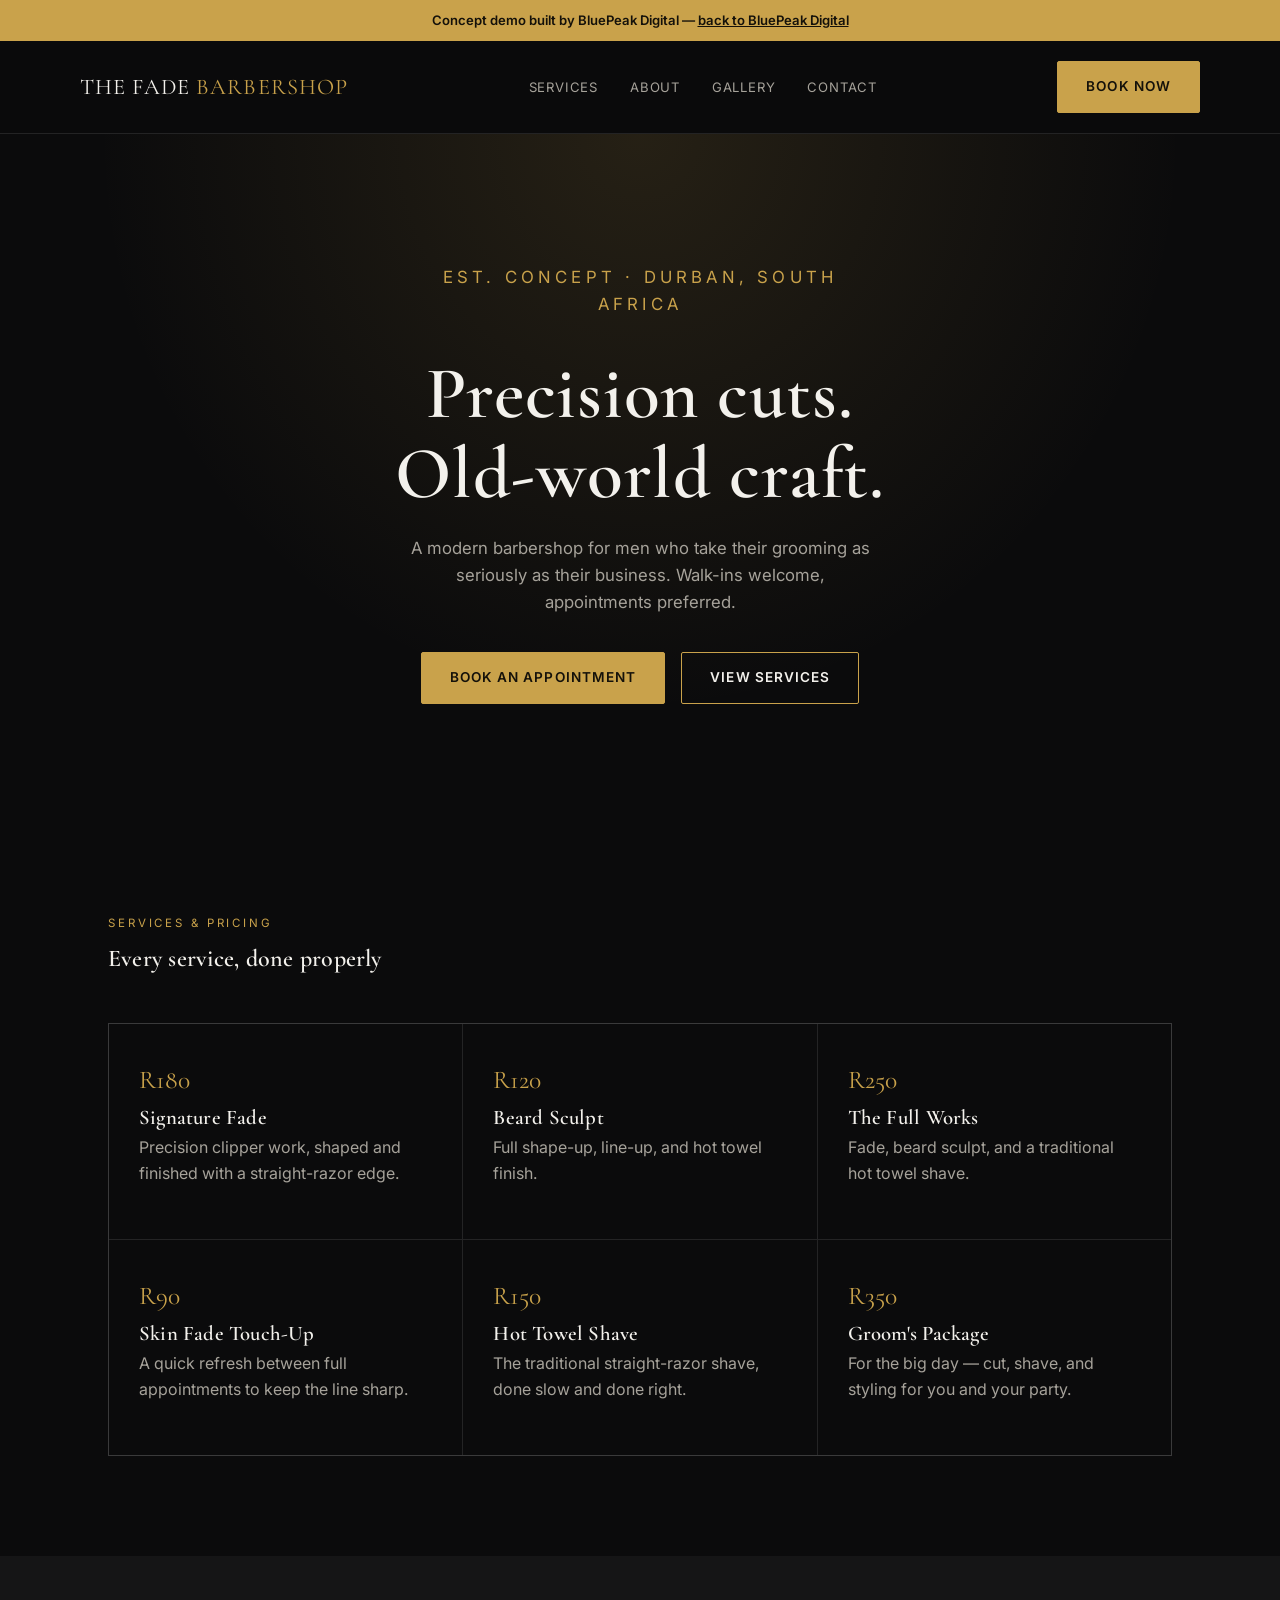
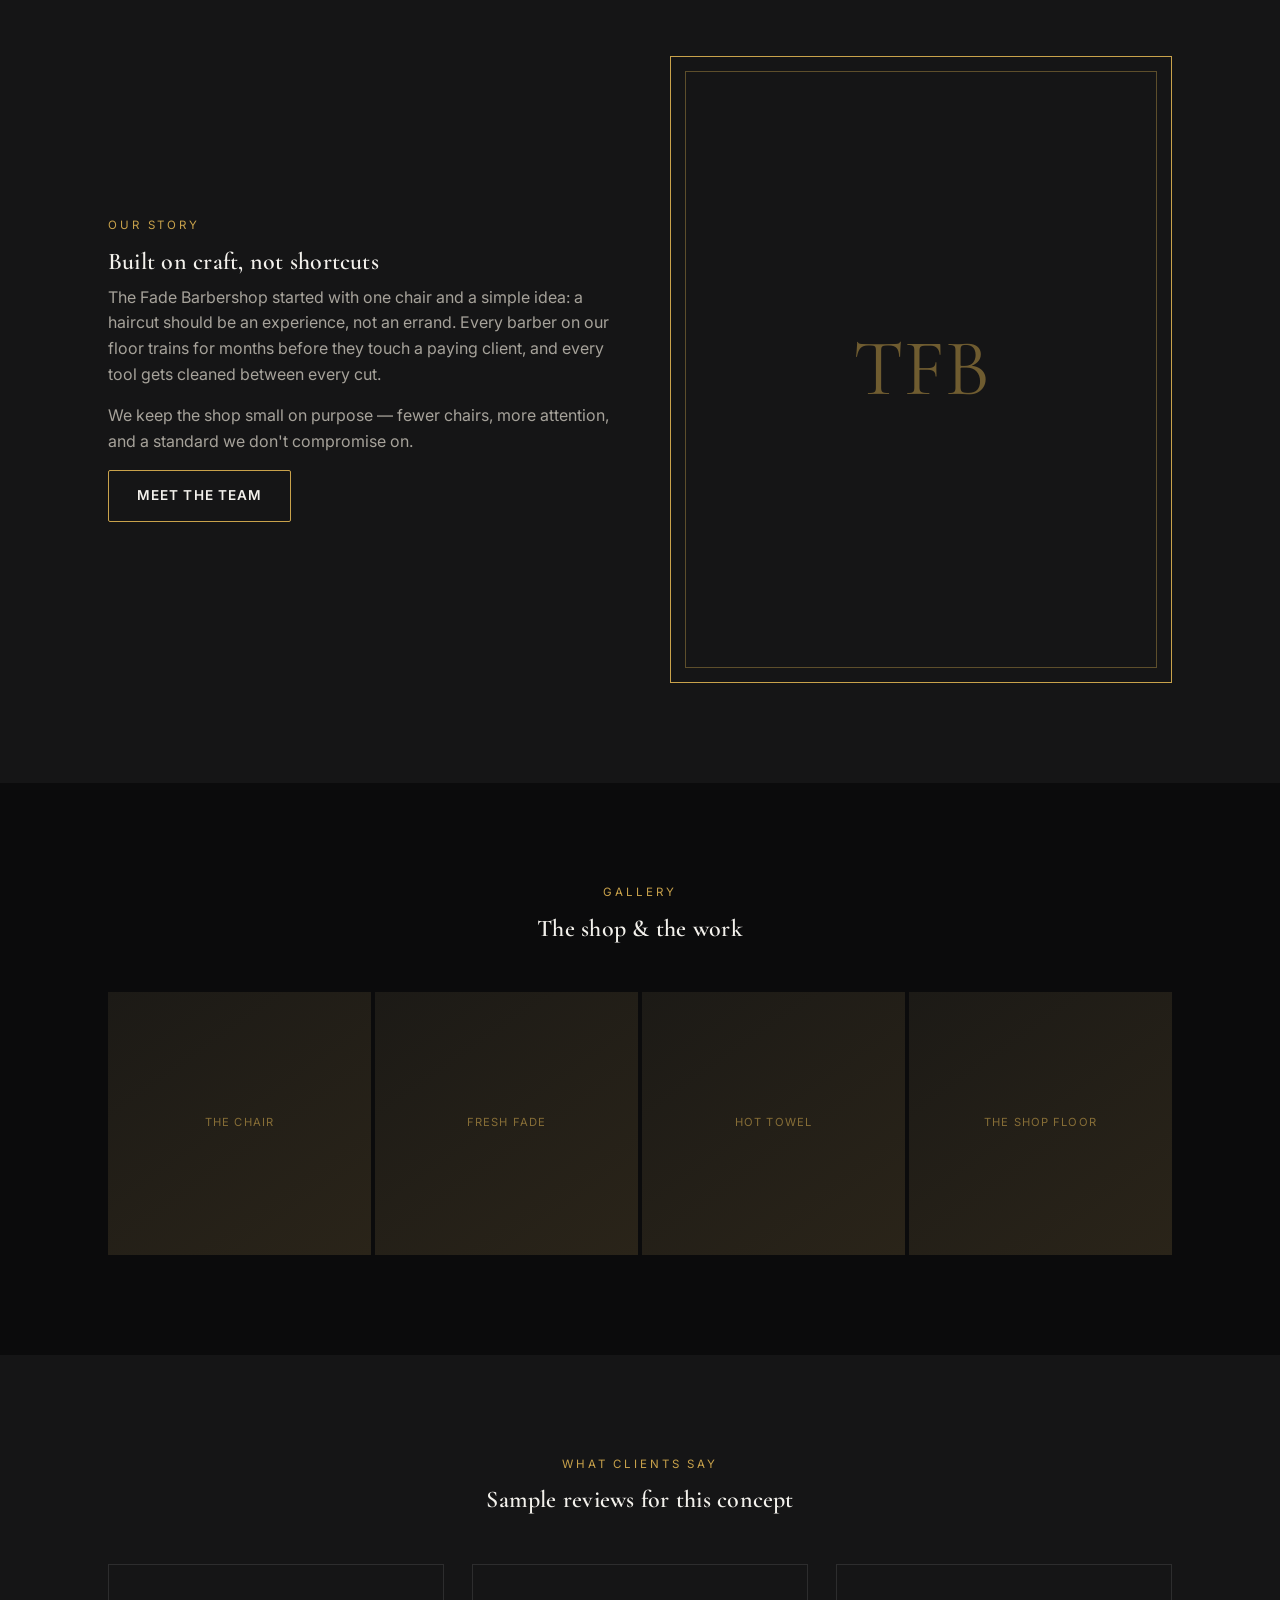
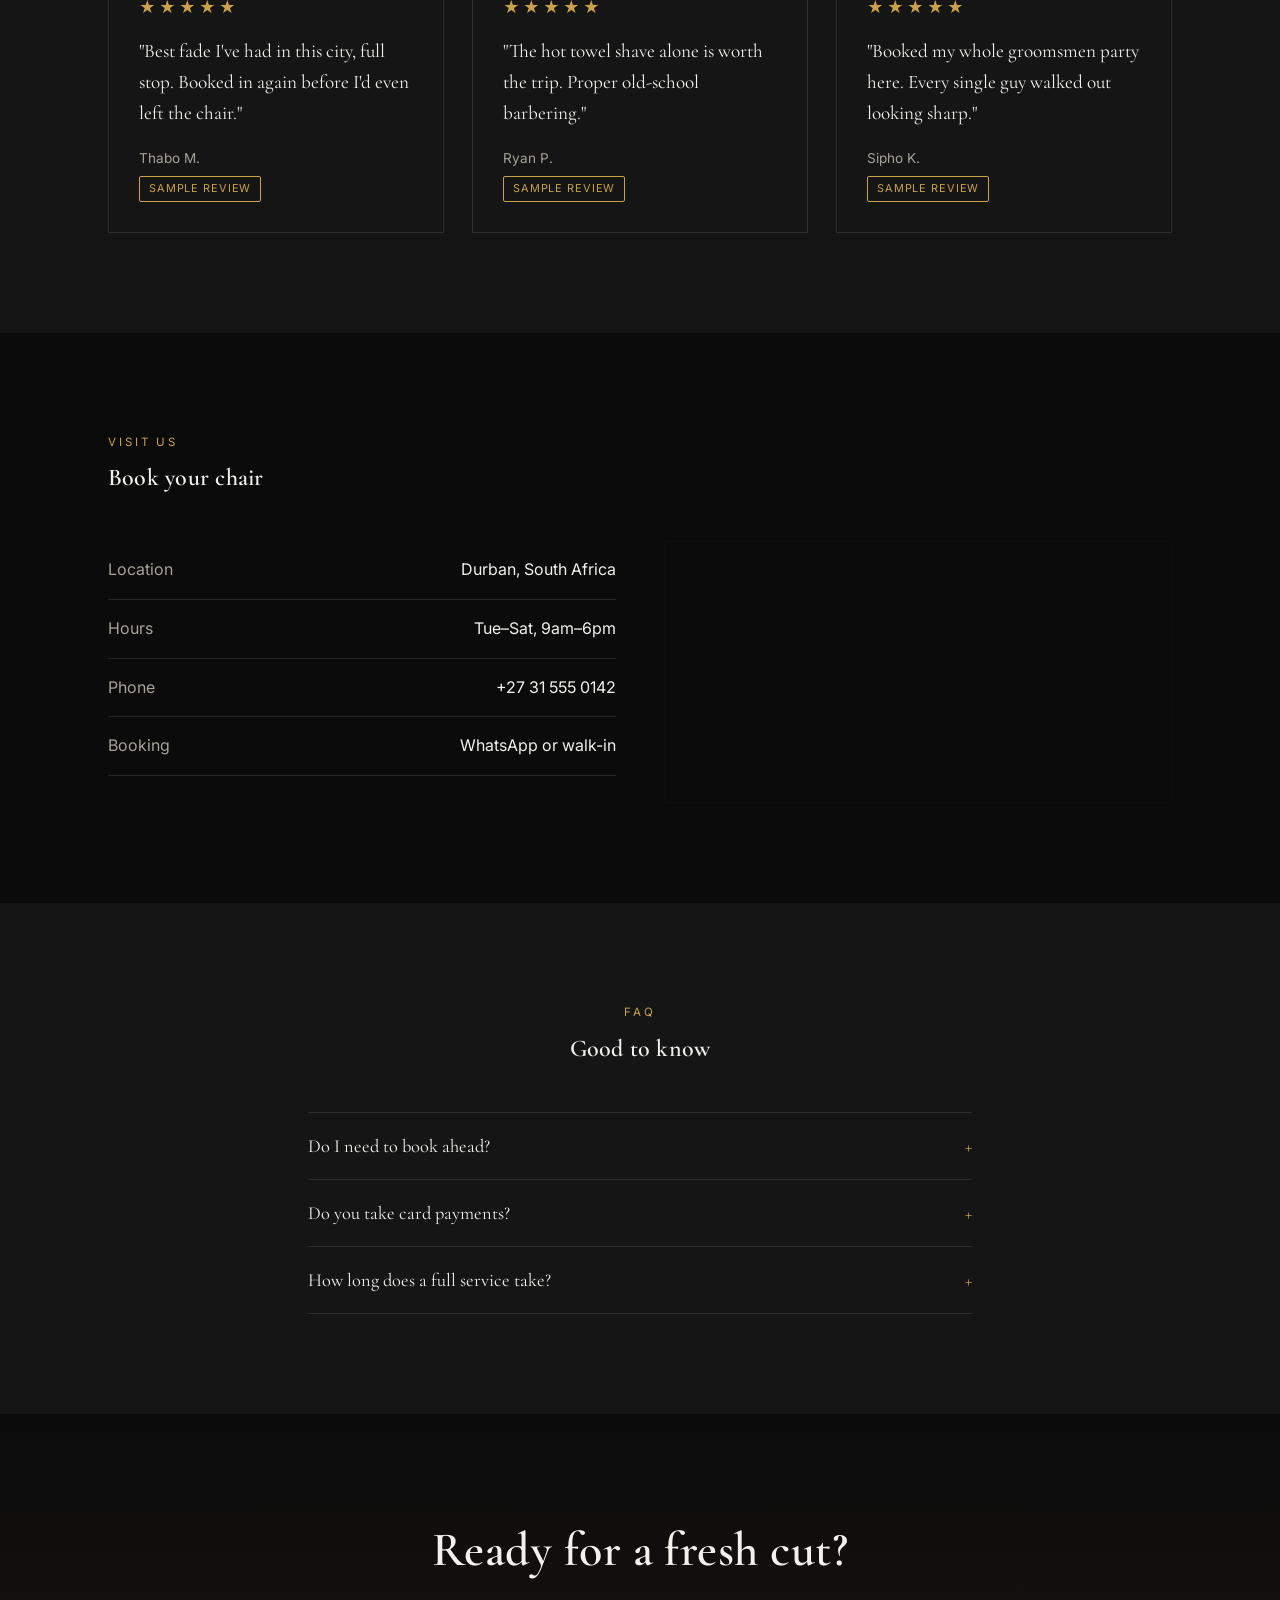
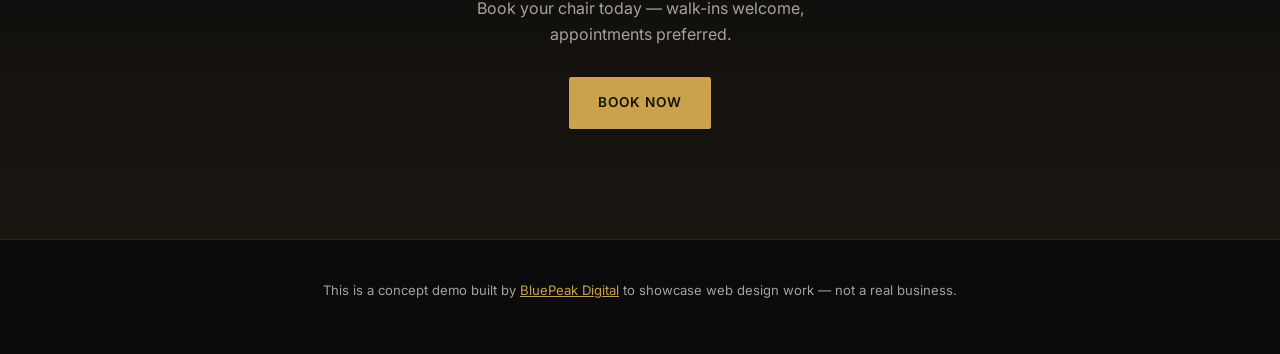
==== commit 966b83d9: "Final QA pass: unify CTAs, fix performance-claim credibility, resolve site-wide accessibility issues" ====
--- a/portfolio/barbershop/index.html
+++ b/portfolio/barbershop/index.html
@@ -132,7 +132,7 @@
   .final-cta h2{ font-size: clamp(2rem, 4.5vw, 3rem); }
 
   footer{ padding: 40px 0; border-top: 1px solid var(--line); text-align:center; color: var(--muted); font-size: 0.82rem; }
-  footer a{ color: var(--gold); }
+  footer a{ color: var(--gold); text-decoration: underline; }
 
   .reveal{ opacity:0; transform: translateY(20px); transition: opacity .7s var(--ease), transform .7s var(--ease); }
   .reveal.is-visible{ opacity:1; transform:none; }
